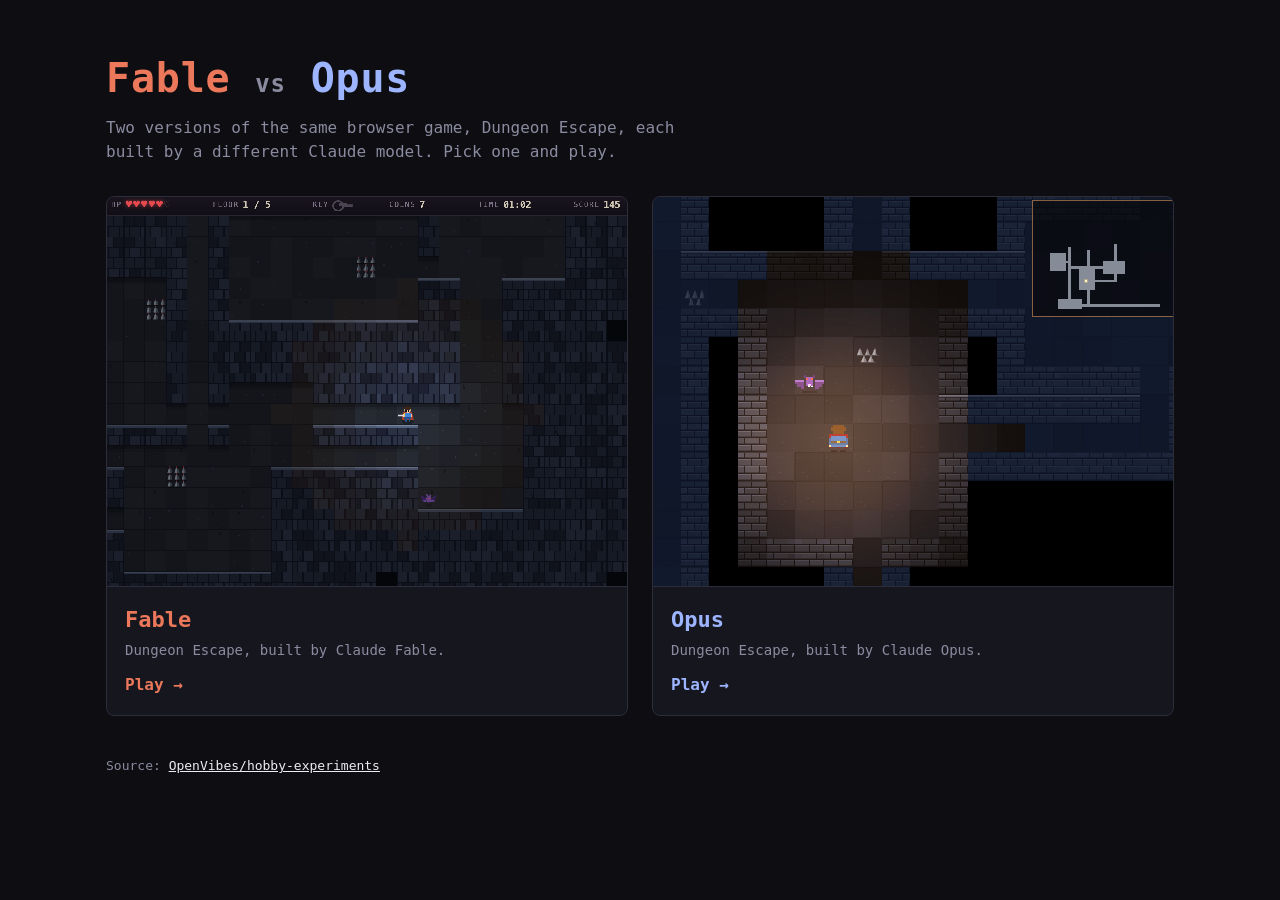
==== index.html @ b9685737 "Add Dungeon Escape, Fable and Opus versions, with a landing page Co-Authored-By: Claude Fable 5.2 <n" ====
<!DOCTYPE html>
<html lang="en">
<head>
  <meta charset="utf-8">
  <meta name="viewport" content="width=device-width, initial-scale=1">
  <title>Dungeon Escape: Fable vs Opus</title>
  <link rel="icon" href="data:,">
  <style>
    :root { --bg: #0d0d12; --panel: #16161f; --line: #2c2c3a; --text: #ececf2; --muted: #8b8ba0; --fable: #eb785a; --opus: #9db4ff; }
    * { box-sizing: border-box; }
    body { margin: 0; background: var(--bg); color: var(--text); font: 16px/1.5 ui-monospace, SFMono-Regular, Menlo, Consolas, monospace; }
    main { max-width: 1100px; margin: 0 auto; padding: 48px 16px 64px; }
    h1 { margin: 0 0 8px; font-size: clamp(24px, 5vw, 40px); letter-spacing: 0.02em; }
    h1 .f { color: var(--fable); } h1 .o { color: var(--opus); } h1 .vs { color: var(--muted); font-size: 0.6em; }
    p.lead { margin: 0 0 32px; color: var(--muted); max-width: 60ch; }
    .grid { display: grid; grid-template-columns: repeat(auto-fit, minmax(280px, 1fr)); gap: 24px; }
    a.card { display: block; background: var(--panel); border: 1px solid var(--line); border-radius: 8px; overflow: hidden; color: inherit; text-decoration: none; transition: transform .12s, border-color .12s; }
    a.card:hover, a.card:focus-visible { transform: translateY(-3px); border-color: var(--accent); outline: none; }
    .card img { display: block; width: 100%; aspect-ratio: 4 / 3; object-fit: cover; image-rendering: pixelated; border-bottom: 1px solid var(--line); }
    .card .body { padding: 16px 18px 18px; }
    .card h2 { margin: 0 0 4px; font-size: 22px; color: var(--accent); }
    .card p { margin: 0 0 12px; color: var(--muted); font-size: 14px; }
    .card .play { font-weight: 700; color: var(--accent); }
    .fable { --accent: var(--fable); } .opus { --accent: var(--opus); }
    footer { margin-top: 40px; color: var(--muted); font-size: 13px; }
    footer a { color: var(--text); }
  </style>
</head>
<body>
  <main>
    <h1><span class="f">Fable</span> <span class="vs">vs</span> <span class="o">Opus</span></h1>
    <p class="lead">Two versions of the same browser game, Dungeon Escape, each built by a different Claude model. Pick one and play.</p>
    <div class="grid">
      <a class="card fable" href="dungeon-escape-fable/">
        <img src="fable.png" alt="Screenshot of the Fable version of Dungeon Escape">
        <div class="body">
          <h2>Fable</h2>
          <p>Dungeon Escape, built by Claude Fable.</p>
          <span class="play">Play &rarr;</span>
        </div>
      </a>
      <a class="card opus" href="dungeon-escape-opus/">
        <img src="opus.png" alt="Screenshot of the Opus version of Dungeon Escape">
        <div class="body">
          <h2>Opus</h2>
          <p>Dungeon Escape, built by Claude Opus.</p>
          <span class="play">Play &rarr;</span>
        </div>
      </a>
    </div>
    <footer>Source: <a href="https://github.com/OpenVibes/hobby-experiments">OpenVibes/hobby-experiments</a></footer>
  </main>
</body>
</html>
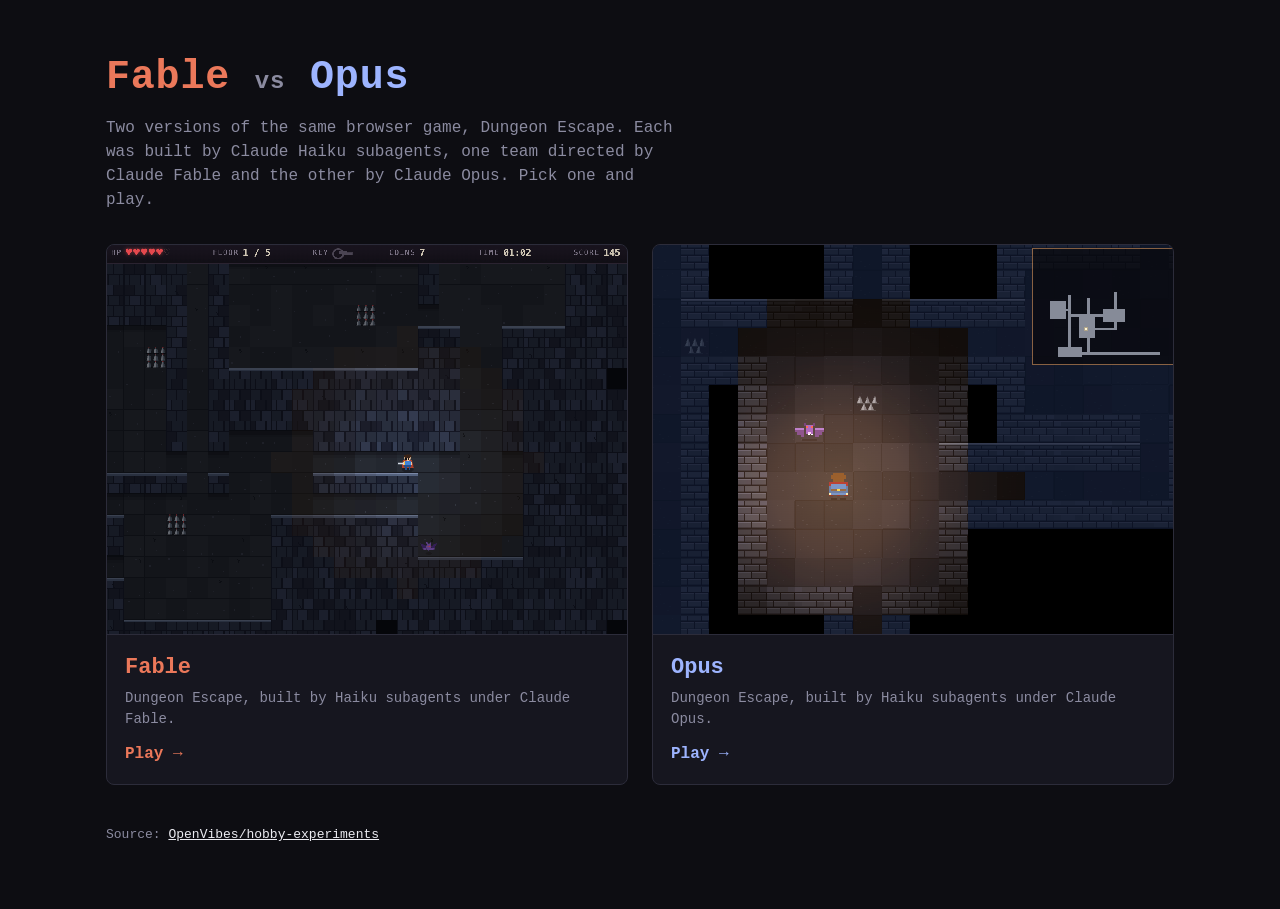
==== commit 9ada7bf4: "Say both versions were built by Haiku subagents under Fable or Opus Co-Authored-By: Claude Fable 5.2" ====
--- a/index.html
+++ b/index.html
@@ -29,13 +29,13 @@
 <body>
   <main>
     <h1><span class="f">Fable</span> <span class="vs">vs</span> <span class="o">Opus</span></h1>
-    <p class="lead">Two versions of the same browser game, Dungeon Escape, each built by a different Claude model. Pick one and play.</p>
+    <p class="lead">Two versions of the same browser game, Dungeon Escape. Each was built by Claude Haiku subagents, one team directed by Claude Fable and the other by Claude Opus. Pick one and play.</p>
     <div class="grid">
       <a class="card fable" href="dungeon-escape-fable/">
         <img src="fable.png" alt="Screenshot of the Fable version of Dungeon Escape">
         <div class="body">
           <h2>Fable</h2>
-          <p>Dungeon Escape, built by Claude Fable.</p>
+          <p>Dungeon Escape, built by Haiku subagents under Claude Fable.</p>
           <span class="play">Play &rarr;</span>
         </div>
       </a>
@@ -43,7 +43,7 @@
         <img src="opus.png" alt="Screenshot of the Opus version of Dungeon Escape">
         <div class="body">
           <h2>Opus</h2>
-          <p>Dungeon Escape, built by Claude Opus.</p>
+          <p>Dungeon Escape, built by Haiku subagents under Claude Opus.</p>
           <span class="play">Play &rarr;</span>
         </div>
       </a>
